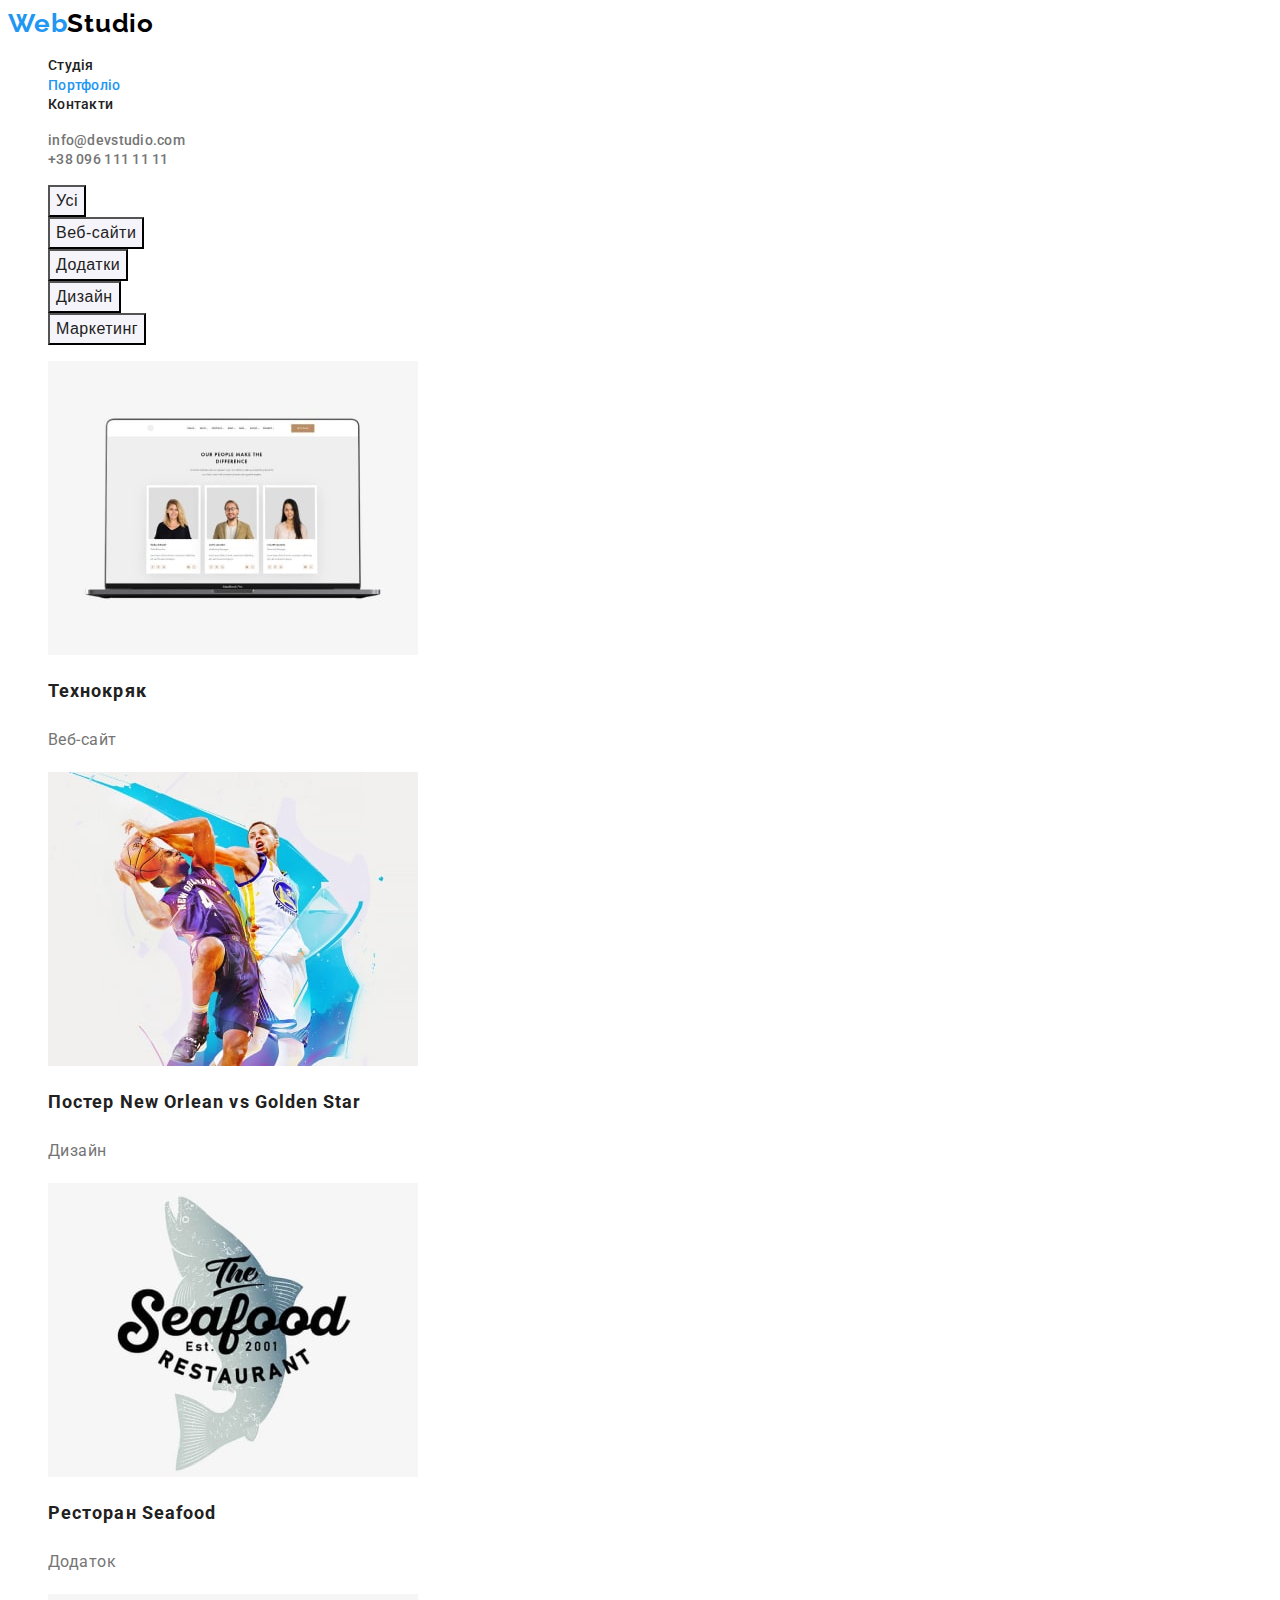
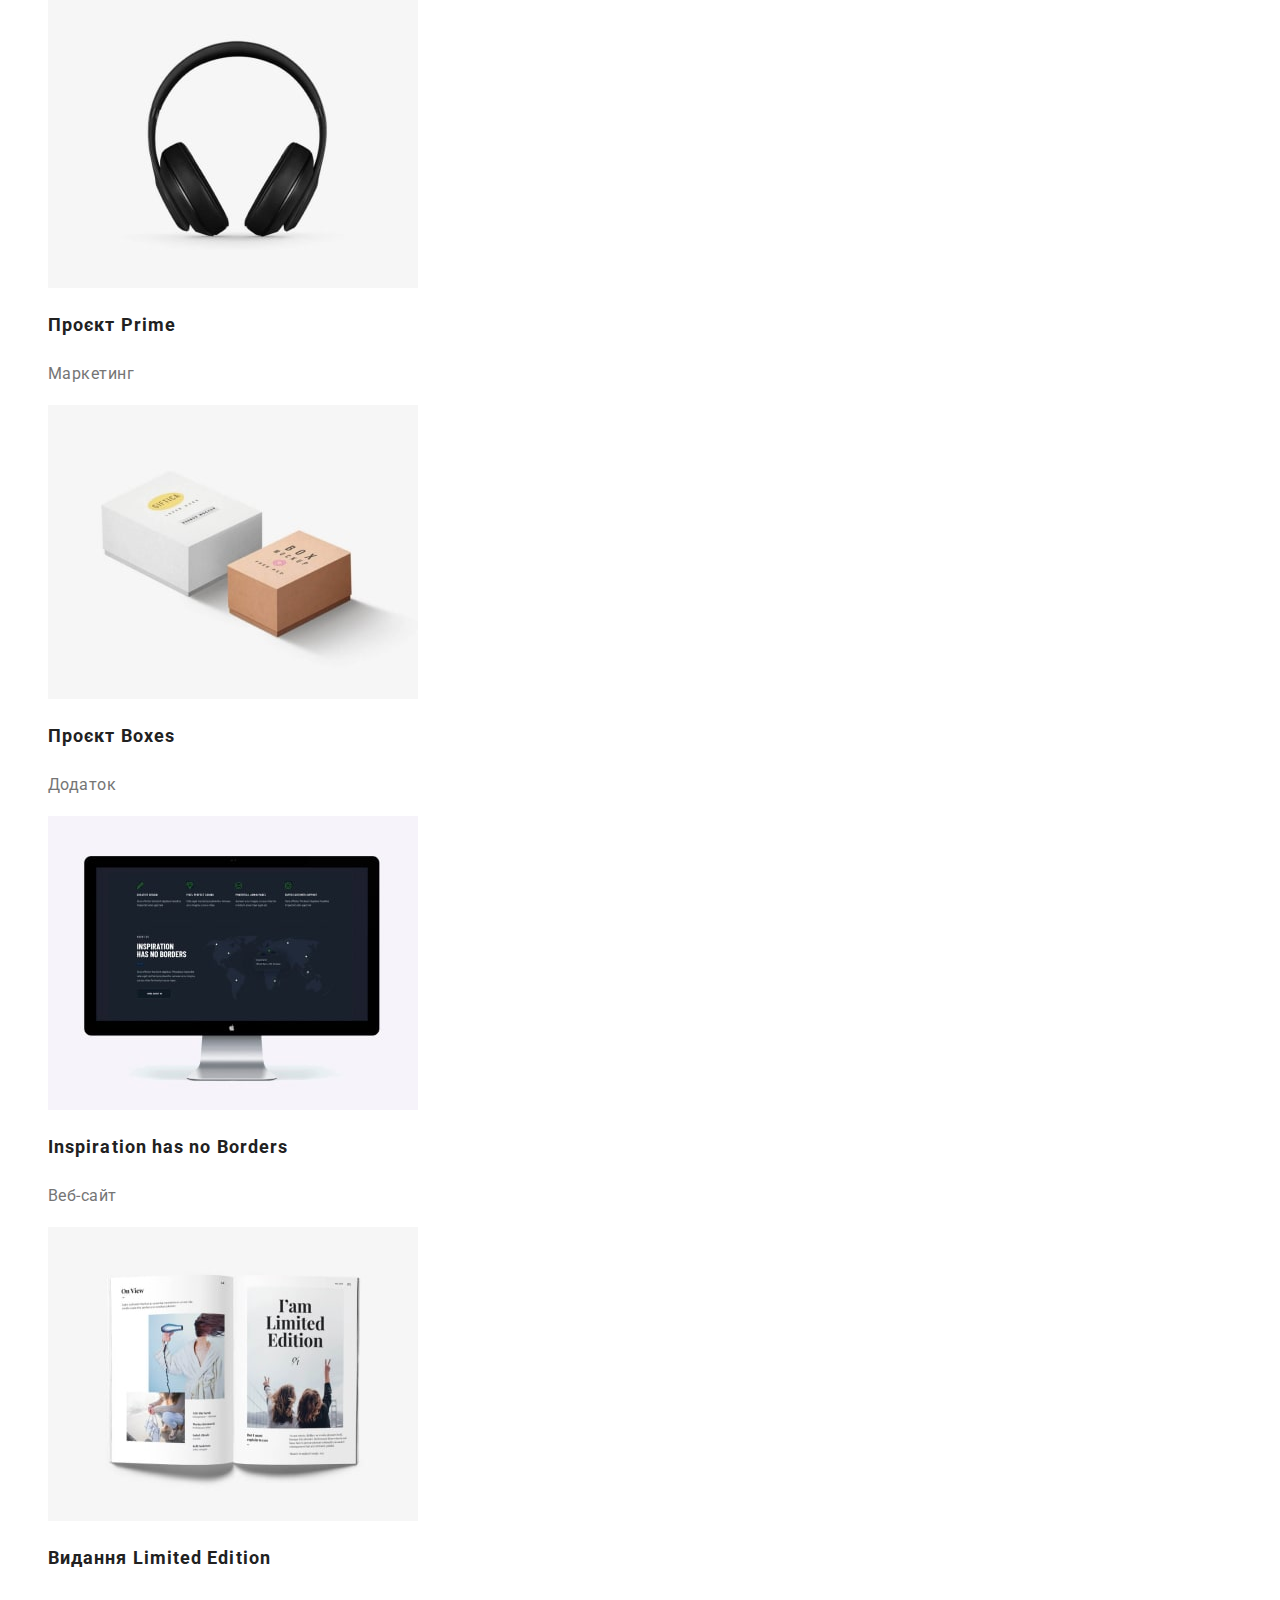
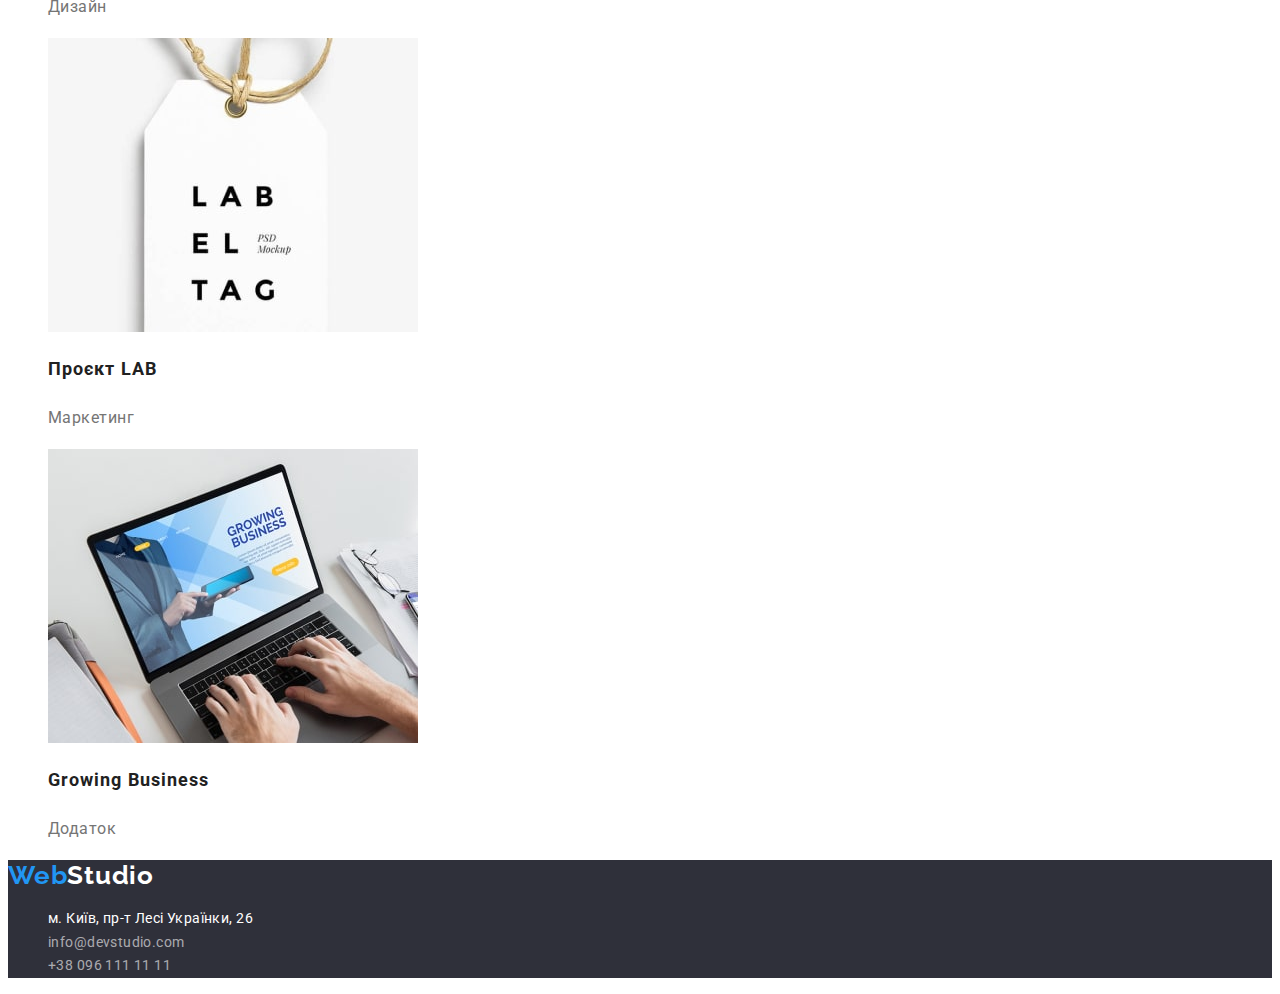
==== portfolio.html @ 5c031541 "created" ====
<!DOCTYPE html>
<html lang="uk">
  <head>
    <meta charset="UTF-8" />
    <meta http-equiv="X-UA-Compatible" content="IE=edge" />
    <meta name="viewport" content="width=device-width, initial-scale=1.0" />
    <title>Портфоліо</title>
    <link rel="preconnect" href="https://fonts.googleapis.com" />
    <link rel="preconnect" href="https://fonts.gstatic.com" crossorigin />
    <link
      href="https://fonts.googleapis.com/css2?family=Raleway:wght@700&family=Roboto:wght@400;500;700;900&display=swap"
      rel="stylesheet"
    />
    <link rel="stylesheet" href="./css/styles.css" />
  </head>
  <body>
    <!-- HEADER -->
    <header class="header">
      <a class="site-logo link" href="./index.html"
        ><span class="logo-first-part">Web</span
        ><span class="logo-second-part">Studio</span></a
      >
      <nav class="menu">
        <ul class="menu-list list">
          <li class="menu-list-item">
            <a class="menu-list-link link" href="./index.html">Студія</a>
          </li>
          <li class="menu-list-item">
            <a class="menu-list-link link curent" href="">Портфоліо</a>
          </li>
          <li class="menu-list-item">
            <a class="menu-list-link link" href="">Контакти</a>
          </li>
        </ul>
      </nav>
      <ul class="contacts-header list">
        <li class="contacts-header-item">
          <a class="contacts-header-link link" href="mailto:info@devstudio.com"
            >info@devstudio.com</a
          >
        </li>
        <li class="contacts-header-item">
          <a class="contacts-header-link link" href="tel:+380961111111"
            >+38 096 111 11 11</a
          >
        </li>
      </ul>
    </header>
    <main>
      <!-- OUR PROJECTS -->
      <section class="projects">
        <h1 hidden>Наші проекти</h1>
        <ul class="projects-btn-list list">
          <li class="projects-btn-list-item">
            <button class="projects-btn-filter" type="button">Усі</button>
          </li>
          <li class="projects-btn-list-item">
            <button class="projects-btn-filter" type="button">Веб-сайти</button>
          </li>
          <li class="projects-btn-list-item">
            <button class="projects-btn-filter" type="button">Додатки</button>
          </li>
          <li class="projects-btn-list-item">
            <button class="projects-btn-filter" type="button">Дизайн</button>
          </li>
          <li class="projects-btn-list-item">
            <button class="projects-btn-filter" type="button">Маркетинг</button>
          </li>
        </ul>
        <ul class="projects-list list">
          <li class="projects-list-item">
            <a class="projects-list-link link" href="">
              <img
              src="./images/projects-img-1.jpg"
              alt="Зображення проєкту"
              width="370"
              height="294"
            />
            <h2 class="projects-title">Технокряк</h2>
            <p class="projects-type">Веб-сайт</p>
            </a>
          </li>
          <li class="projects-list-item">
            <a class="projects-list-link link" href="">
              <img
              src="./images/projects-img-2.jpg"
              alt="Зображення проєкту"
              width="370"
              height="294"
            />
            <h2 class="projects-title">Постер New Orlean vs Golden Star</h2>
            <p class="projects-type">Дизайн</p>
            </a>
          </li>
          <li class="projects-list-item">
            <a class="projects-list-link link" href="">
              <img
              src="./images/projects-img-3.jpg"
              alt="Зображення проєкту"
              width="370"
              height="294"
            />
            <h2 class="projects-title">Ресторан Seafood</h2>
            <p class="projects-type">Додаток</p>
            </a>
          </li>
          <li class="projects-list-item">
            <a class="projects-list-link link" href="">
              <img
              src="./images/projects-img-4.jpg"
              alt="Зображення проєкту"
              width="370"
              height="294"
            />
            <h2 class="projects-title">Проєкт Prime</h2>
            <p class="projects-type">Маркетинг</p>
            </a>
          </li>
          <li class="projects-list-item">
            <a class="projects-list-link link" href="">
              <img
              src="./images/projects-img-5.jpg"
              alt="Зображення проєкту"
              width="370"
              height="294"
            />
            <h2 class="projects-title">Проєкт Boxes</h2>
            <p class="projects-type">Додаток</p>
            </a>
          </li>
          <li class="projects-list-item">
            <a class="projects-list-link link" href="">
              <img
              src="./images/projects-img-6.jpg"
              alt="Зображення проєкту"
              width="370"
              height="294"
            />
            <h2 class="projects-title">Inspiration has no Borders</h2>
            <p class="projects-type">Веб-сайт</p>
            </a>
          </li>
          <li class="projects-list-item">
            <a class="projects-list-link link" href="">
              <img
              src="./images/projects-img-7.jpg"
              alt="Зображення проєкту"
              width="370"
              height="294"
            />
            <h2 class="projects-title">Видання Limited Edition</h2>
            <p class="projects-type">Дизайн</p>
            </a>
          </li>
          <li class="projects-list-item">
            <a class="projects-list-link link" href="">
              <img
              src="./images/projects-img-8.jpg"
              alt="Зображення проєкту"
              width="370"
              height="294"
            />
            <h2 class="projects-title">Проєкт LAB</h2>
            <p class="projects-type">Маркетинг</p>
            </a>
          </li>
          <li class="projects-list-item">
            <a class="projects-list-link link" href="">
              <img
              src="./images/projects-img-9.jpg"
              alt="Зображення проєкту"
              width="370"
              height="294"
            />
            <h2 class="projects-title">Growing Business</h2>
            <p class="projects-type">Додаток</p>
            </a>
          </li>
        </ul>
      </section>
    </main>
    <!-- FOOTER -->
    <footer class="footer">
      <a class="site-logo link" href="./index.html"
        ><span class="logo-first-part">Web</span
        ><span class="logo-second-part-footer">Studio</span></a
      >
      <address>
        <ul class="contacts list">
          <li class="contacts-item">
            <a
              class="contacts-link-address link"
              href="https://goo.gl/maps/DAQ7JKtoU9oAhgZg8"
              target="_blank"
              >м. Київ, пр-т Лесі Українки, 26
            </a>
          </li>
          <li class="contacts-item">
            <a class="contacts-link-phone link" href="mailto:info@devstudio.com"
              >info@devstudio.com</a
            >
          </li>
          <li class="contacts-item">
            <a class="contacts-link-email link" href="tel:+380961111111"
              >+38 096 111 11 11</a
            >
          </li>
        </ul>
      </address>
    </footer>
  </body>
</html>
---- css/styles.css ----
:root {
  --primary-font-family: "Roboto", sans-serif;
  --secondary-font-family: "Raleway", sans-serif;
  --primary-text-color: #212121;
  --secondary-text-color: #757575;
  --accent-color: #2196f3;
  --accent-color-hover: #188ce8;
  --text-color-darck: #000000;
  --text-color-light: #ffffff;
  --section-background-color: #f5f4fa;
  --footer-background-color: #2f303a;
}

body {
  font-family: var(--primary-font-family);

  color: var(--primary-text-color);
}

.list {
  list-style: none;
}

.link {
  text-decoration: none;
}

/* ================= COMPONENTS ================= */

.section-title {
  font-weight: 700;
  font-size: 36px;
  line-height: 1.17;
  letter-spacing: 0.03em;
}

.site-logo {
  font-family: var(--secondary-font-family);
  font-weight: 700;
  font-size: 26px;
  line-height: 1.19;
  letter-spacing: 0.03em;
}

.logo-first-part {
  color: var(--accent-color);
}

/* ================= /COMPONENTS ================= */

/* ================= HEADER ================= */

.logo-second-part {
  color: var(--text-color-darck);
}

.menu-list-link {
  font-weight: 500;
  font-size: 14px;
  line-height: 1.33;
  letter-spacing: 0.02em;

  color: var(--primary-text-color);
}

.menu-list-link:hover,
.menu-list-link:focus {
  color: var(--accent-color);
}

.menu-list-link.curent {
  color: var(--accent-color);
}

.contacts-header-link {
  font-weight: 500;
  font-size: 14px;
  line-height: 1.33;
  letter-spacing: 0.02em;

  color: var(--secondary-text-color);
}

.contacts-header-link:hover,
.contacts-header-link:focus {
  color: var(--accent-color);
}

/* ================= /HEADER ================= */

/* ================= HERO ================= */

.hero {
  background-color: #2f303a;
}

.main-title {
  font-weight: 900;
  font-size: 44px;
  line-height: 1.36;
  letter-spacing: 0.06em;
  text-transform: uppercase;

  color: var(--text-color-light);
}

.btn {
  font-weight: 700;
  font-size: 16px;
  line-height: 1.88;
  letter-spacing: 0.06em;
  cursor: pointer;

  color: var(--text-color-light);
  background-color: var(--accent-color);
}

.btn:hover,
.btn:focus {
  background-color: var(--accent-color-hover);
}

/* .btn:active {

} */

/* ================= /HERO ================= */

/* ================= FEATURES ================= */

.title {
  font-weight: 700;
  font-size: 14px;
  line-height: 1.14;
  letter-spacing: 0.03em;
  text-transform: uppercase;
}

.feature-description {
  font-size: 14px;
  line-height: 1.71;
  letter-spacing: 0.03em;

  color: var(--secondary-text-color);
}

/* ================= /FEATURES ================= */

/* ================= OUR TEAM ================= */

.team {
  background: var(--section-background-color);
}

.team-name {
  font-weight: 500;
  font-size: 16px;
  line-height: 1.19;
  letter-spacing: 0.03em;
}

.team-role {
  font-size: 16px;
  line-height: 1.19;
  letter-spacing: 0.03em;

  color: var(--secondary-text-color);
}

/* ================= /OUR TEAM ================= */

/* ================= FOOTER ================= */

.footer {
  background-color: var(--footer-background-color);
}

.logo-second-part-footer {
  color: var(--text-color-light);
}

.contacts-link-address,
.contacts-link-phone,
.contacts-link-email {
  font-style: normal;
  font-size: 14px;
  line-height: 1.71;
  letter-spacing: 0.03em;
}

.contacts-link-address:hover,
.contacts-link-address:focus,
.contacts-link-phone:hover,
.contacts-link-phone:focus,
.contacts-link-email:hover,
.contacts-link-email:focus {
  color: var(--accent-color);
}

.contacts-link-address {
  color: var(--text-color-light);
}

.contacts-link-phone,
.contacts-link-email {
  color: rgba(255, 255, 255, 0.6);
}

/* ================= /FOOTER ================= */

/* ================================================== */
/* ================= PORTFOLIO PAGE ================= */

.projects-btn-filter {
  font-weight: 500;
  font-size: 16px;
  line-height: 1.62;
  letter-spacing: 0.03em;
  cursor: pointer;

  color: var(--primary-text-color);
  background-color: #F5F4FA;
}

.projects-btn-filter:hover,
.projects-btn-filter:focus {
  color: var(--text-color-light);
  background-color: var(--accent-color);
}



.projects-title {
  font-weight: 700;
  font-size: 18px;
  line-height: 2;
  letter-spacing: 0.06em;

  color: var(--primary-text-color);
}

.projects-type {
  font-size: 16px;
  line-height: 1.88;
  letter-spacing: 0.03em;

  color: var(--secondary-text-color);
}


/* ================= PORTFOLIO PAGE ================= */
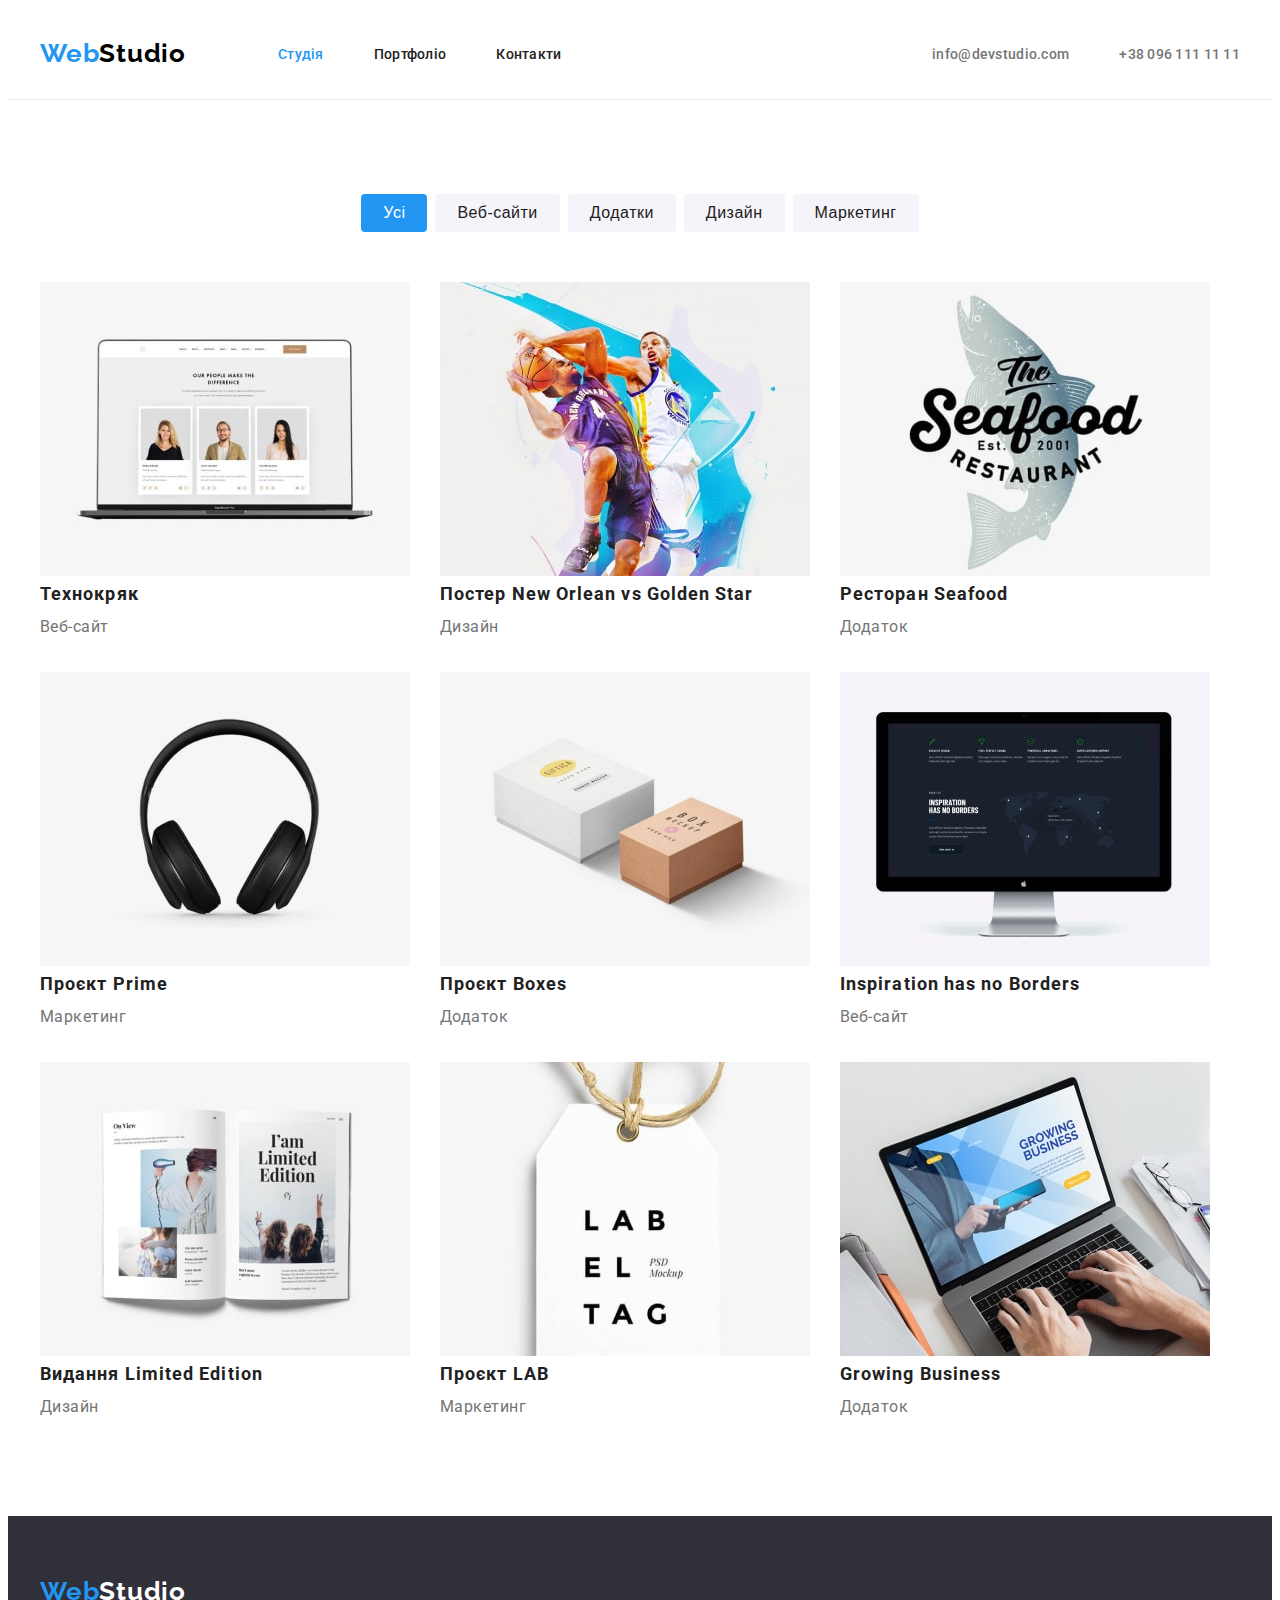
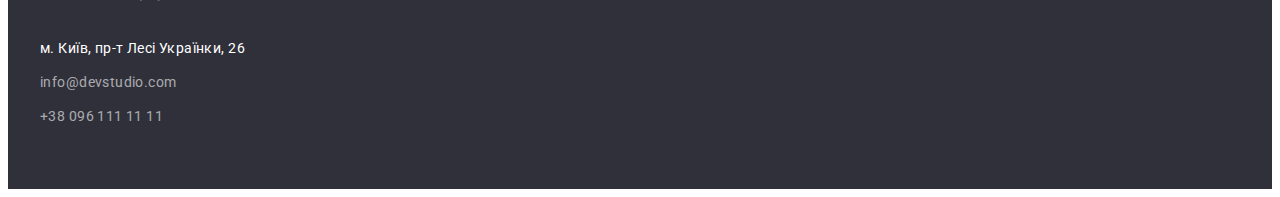
==== commit d266d85c: "add margin and flex-box" ====
--- a/portfolio.html
+++ b/portfolio.html
@@ -16,197 +16,213 @@
   <body>
     <!-- HEADER -->
     <header class="header">
-      <a class="site-logo link" href="./index.html"
-        ><span class="logo-first-part">Web</span
-        ><span class="logo-second-part">Studio</span></a
-      >
-      <nav class="menu">
-        <ul class="menu-list list">
-          <li class="menu-list-item">
-            <a class="menu-list-link link" href="./index.html">Студія</a>
+      <div class="container flex-container">
+        <a class="site-logo link header-logo" href="/"
+          ><span class="logo-first-part">Web</span
+          ><span class="logo-second-part">Studio</span></a
+        >
+        <nav class="menu">
+          <ul class="menu-list list flex-container">
+            <li class="menu-list-item">
+              <a class="menu-list-link link curent" href="/">Студія</a>
+            </li>
+            <li class="menu-list-item">
+              <a class="menu-list-link link" href="./portfolio.html"
+                >Портфоліо</a
+              >
+            </li>
+            <li class="menu-list-item">
+              <a class="menu-list-link link" href="">Контакти</a>
+            </li>
+          </ul>
+        </nav>
+        <ul class="contacts-header list flex-container">
+          <li class="contacts-header-item">
+            <a
+              class="contacts-header-link link"
+              href="mailto:info@devstudio.com"
+              >info@devstudio.com</a
+            >
           </li>
-          <li class="menu-list-item">
-            <a class="menu-list-link link curent" href="">Портфоліо</a>
-          </li>
-          <li class="menu-list-item">
-            <a class="menu-list-link link" href="">Контакти</a>
+          <li class="contacts-header-item">
+            <a class="contacts-header-link link" href="tel:+380961111111"
+              >+38 096 111 11 11</a
+            >
           </li>
         </ul>
-      </nav>
-      <ul class="contacts-header list">
-        <li class="contacts-header-item">
-          <a class="contacts-header-link link" href="mailto:info@devstudio.com"
-            >info@devstudio.com</a
-          >
-        </li>
-        <li class="contacts-header-item">
-          <a class="contacts-header-link link" href="tel:+380961111111"
-            >+38 096 111 11 11</a
-          >
-        </li>
-      </ul>
+      </div>
     </header>
     <main>
       <!-- OUR PROJECTS -->
-      <section class="projects">
-        <h1 hidden>Наші проекти</h1>
-        <ul class="projects-btn-list list">
-          <li class="projects-btn-list-item">
-            <button class="projects-btn-filter" type="button">Усі</button>
-          </li>
-          <li class="projects-btn-list-item">
-            <button class="projects-btn-filter" type="button">Веб-сайти</button>
-          </li>
-          <li class="projects-btn-list-item">
-            <button class="projects-btn-filter" type="button">Додатки</button>
-          </li>
-          <li class="projects-btn-list-item">
-            <button class="projects-btn-filter" type="button">Дизайн</button>
-          </li>
-          <li class="projects-btn-list-item">
-            <button class="projects-btn-filter" type="button">Маркетинг</button>
-          </li>
-        </ul>
-        <ul class="projects-list list">
-          <li class="projects-list-item">
-            <a class="projects-list-link link" href="">
-              <img
-              src="./images/projects-img-1.jpg"
-              alt="Зображення проєкту"
-              width="370"
-              height="294"
-            />
-            <h2 class="projects-title">Технокряк</h2>
-            <p class="projects-type">Веб-сайт</p>
-            </a>
-          </li>
-          <li class="projects-list-item">
-            <a class="projects-list-link link" href="">
-              <img
-              src="./images/projects-img-2.jpg"
-              alt="Зображення проєкту"
-              width="370"
-              height="294"
-            />
-            <h2 class="projects-title">Постер New Orlean vs Golden Star</h2>
-            <p class="projects-type">Дизайн</p>
-            </a>
-          </li>
-          <li class="projects-list-item">
-            <a class="projects-list-link link" href="">
-              <img
-              src="./images/projects-img-3.jpg"
-              alt="Зображення проєкту"
-              width="370"
-              height="294"
-            />
-            <h2 class="projects-title">Ресторан Seafood</h2>
-            <p class="projects-type">Додаток</p>
-            </a>
-          </li>
-          <li class="projects-list-item">
-            <a class="projects-list-link link" href="">
-              <img
-              src="./images/projects-img-4.jpg"
-              alt="Зображення проєкту"
-              width="370"
-              height="294"
-            />
-            <h2 class="projects-title">Проєкт Prime</h2>
-            <p class="projects-type">Маркетинг</p>
-            </a>
-          </li>
-          <li class="projects-list-item">
-            <a class="projects-list-link link" href="">
-              <img
-              src="./images/projects-img-5.jpg"
-              alt="Зображення проєкту"
-              width="370"
-              height="294"
-            />
-            <h2 class="projects-title">Проєкт Boxes</h2>
-            <p class="projects-type">Додаток</p>
-            </a>
-          </li>
-          <li class="projects-list-item">
-            <a class="projects-list-link link" href="">
-              <img
-              src="./images/projects-img-6.jpg"
-              alt="Зображення проєкту"
-              width="370"
-              height="294"
-            />
-            <h2 class="projects-title">Inspiration has no Borders</h2>
-            <p class="projects-type">Веб-сайт</p>
-            </a>
-          </li>
-          <li class="projects-list-item">
-            <a class="projects-list-link link" href="">
-              <img
-              src="./images/projects-img-7.jpg"
-              alt="Зображення проєкту"
-              width="370"
-              height="294"
-            />
-            <h2 class="projects-title">Видання Limited Edition</h2>
-            <p class="projects-type">Дизайн</p>
-            </a>
-          </li>
-          <li class="projects-list-item">
-            <a class="projects-list-link link" href="">
-              <img
-              src="./images/projects-img-8.jpg"
-              alt="Зображення проєкту"
-              width="370"
-              height="294"
-            />
-            <h2 class="projects-title">Проєкт LAB</h2>
-            <p class="projects-type">Маркетинг</p>
-            </a>
-          </li>
-          <li class="projects-list-item">
-            <a class="projects-list-link link" href="">
-              <img
-              src="./images/projects-img-9.jpg"
-              alt="Зображення проєкту"
-              width="370"
-              height="294"
-            />
-            <h2 class="projects-title">Growing Business</h2>
-            <p class="projects-type">Додаток</p>
-            </a>
-          </li>
-        </ul>
+      <section class="projects section">
+        <div class="container">
+          <h1 hidden>Наші проекти</h1>
+          <ul class="projects-btn-list list flex-container">
+            <li class="projects-btn-list-item">
+              <button class="projects-btn-filter active" type="button">Усі</button>
+            </li>
+            <li class="projects-btn-list-item">
+              <button class="projects-btn-filter" type="button">
+                Веб-сайти
+              </button>
+            </li>
+            <li class="projects-btn-list-item">
+              <button class="projects-btn-filter" type="button">Додатки</button>
+            </li>
+            <li class="projects-btn-list-item">
+              <button class="projects-btn-filter" type="button">Дизайн</button>
+            </li>
+            <li class="projects-btn-list-item">
+              <button class="projects-btn-filter" type="button">
+                Маркетинг
+              </button>
+            </li>
+          </ul>
+          <ul class="projects-list list projects-flex-container">
+            <li class="projects-list-item">
+              <a class="projects-list-link link" href="">
+                <img
+                  src="./images/projects-img-1.jpg"
+                  alt="Зображення проєкту"
+                  width="370"
+                  height="294"
+                />
+                <h2 class="projects-title">Технокряк</h2>
+                <p class="projects-type">Веб-сайт</p>
+              </a>
+            </li>
+            <li class="projects-list-item">
+              <a class="projects-list-link link" href="">
+                <img
+                  src="./images/projects-img-2.jpg"
+                  alt="Зображення проєкту"
+                  width="370"
+                  height="294"
+                />
+                <h2 class="projects-title">Постер New Orlean vs Golden Star</h2>
+                <p class="projects-type">Дизайн</p>
+              </a>
+            </li>
+            <li class="projects-list-item">
+              <a class="projects-list-link link" href="">
+                <img
+                  src="./images/projects-img-3.jpg"
+                  alt="Зображення проєкту"
+                  width="370"
+                  height="294"
+                />
+                <h2 class="projects-title">Ресторан Seafood</h2>
+                <p class="projects-type">Додаток</p>
+              </a>
+            </li>
+            <li class="projects-list-item">
+              <a class="projects-list-link link" href="">
+                <img
+                  src="./images/projects-img-4.jpg"
+                  alt="Зображення проєкту"
+                  width="370"
+                  height="294"
+                />
+                <h2 class="projects-title">Проєкт Prime</h2>
+                <p class="projects-type">Маркетинг</p>
+              </a>
+            </li>
+            <li class="projects-list-item">
+              <a class="projects-list-link link" href="">
+                <img
+                  src="./images/projects-img-5.jpg"
+                  alt="Зображення проєкту"
+                  width="370"
+                  height="294"
+                />
+                <h2 class="projects-title">Проєкт Boxes</h2>
+                <p class="projects-type">Додаток</p>
+              </a>
+            </li>
+            <li class="projects-list-item">
+              <a class="projects-list-link link" href="">
+                <img
+                  src="./images/projects-img-6.jpg"
+                  alt="Зображення проєкту"
+                  width="370"
+                  height="294"
+                />
+                <h2 class="projects-title">Inspiration has no Borders</h2>
+                <p class="projects-type">Веб-сайт</p>
+              </a>
+            </li>
+            <li class="projects-list-item">
+              <a class="projects-list-link link" href="">
+                <img
+                  src="./images/projects-img-7.jpg"
+                  alt="Зображення проєкту"
+                  width="370"
+                  height="294"
+                />
+                <h2 class="projects-title">Видання Limited Edition</h2>
+                <p class="projects-type">Дизайн</p>
+              </a>
+            </li>
+            <li class="projects-list-item">
+              <a class="projects-list-link link" href="">
+                <img
+                  src="./images/projects-img-8.jpg"
+                  alt="Зображення проєкту"
+                  width="370"
+                  height="294"
+                />
+                <h2 class="projects-title">Проєкт LAB</h2>
+                <p class="projects-type">Маркетинг</p>
+              </a>
+            </li>
+            <li class="projects-list-item">
+              <a class="projects-list-link link" href="">
+                <img
+                  src="./images/projects-img-9.jpg"
+                  alt="Зображення проєкту"
+                  width="370"
+                  height="294"
+                />
+                <h2 class="projects-title">Growing Business</h2>
+                <p class="projects-type">Додаток</p>
+              </a>
+            </li>
+          </ul>
+        </div>
       </section>
     </main>
     <!-- FOOTER -->
     <footer class="footer">
-      <a class="site-logo link" href="./index.html"
-        ><span class="logo-first-part">Web</span
-        ><span class="logo-second-part-footer">Studio</span></a
-      >
-      <address>
-        <ul class="contacts list">
-          <li class="contacts-item">
-            <a
-              class="contacts-link-address link"
-              href="https://goo.gl/maps/DAQ7JKtoU9oAhgZg8"
-              target="_blank"
-              >м. Київ, пр-т Лесі Українки, 26
-            </a>
-          </li>
-          <li class="contacts-item">
-            <a class="contacts-link-phone link" href="mailto:info@devstudio.com"
-              >info@devstudio.com</a
-            >
-          </li>
-          <li class="contacts-item">
-            <a class="contacts-link-email link" href="tel:+380961111111"
-              >+38 096 111 11 11</a
-            >
-          </li>
-        </ul>
-      </address>
+      <div class="container">
+        <a class="site-logo link footer-logo" href="/"
+          ><span class="logo-first-part">Web</span
+          ><span class="logo-second-part-footer">Studio</span></a
+        >
+        <address>
+          <ul class="contacts list">
+            <li class="contacts-item">
+              <a
+                class="contacts-link-address link"
+                href="https://goo.gl/maps/DAQ7JKtoU9oAhgZg8"
+                target="_blank"
+                >м. Київ, пр-т Лесі Українки, 26
+              </a>
+            </li>
+            <li class="contacts-item">
+              <a
+                class="contacts-link-phone link"
+                href="mailto:info@devstudio.com"
+                >info@devstudio.com</a
+              >
+            </li>
+            <li class="contacts-item">
+              <a class="contacts-link-email link" href="tel:+380961111111"
+                >+38 096 111 11 11</a
+              >
+            </li>
+          </ul>
+        </address>
+      </div>
     </footer>
   </body>
 </html>
--- a/css/styles.css
+++ b/css/styles.css
@@ -13,8 +13,29 @@
 
 body {
   font-family: var(--primary-font-family);
-
   color: var(--primary-text-color);
+}
+
+h1,
+h2,
+h3,
+h4,
+h5,
+h6,
+p {
+  margin-top: 0;
+  margin-bottom: 0;
+}
+
+ul,
+ol {
+  margin-top: 0;
+  margin-bottom: 0;
+  padding-left: 0;
+}
+
+img {
+  display: block;
 }
 
 .list {
@@ -25,13 +46,35 @@
   text-decoration: none;
 }
 
+.container {
+  width: 1200px;
+  padding-left: 15px;
+  padding-right: 15px;
+  margin-left: auto;
+  margin-right: auto;
+}
+
 /* ================= COMPONENTS ================= */
 
+.flex-container {
+  display: flex;
+  justify-content: center;
+  align-items: center;
+}
+
+.section {
+  padding-top: 94px;
+  padding-bottom: 94px;
+}
+
 .section-title {
+  margin-bottom: 50px;
+
   font-weight: 700;
   font-size: 36px;
   line-height: 1.17;
   letter-spacing: 0.03em;
+  text-align: center;
 }
 
 .site-logo {
@@ -50,8 +93,20 @@
 
 /* ================= HEADER ================= */
 
+.header {
+  border-bottom: 1px solid #ececec;
+}
+
+.header-logo {
+  margin-right: 92px;
+}
+
 .logo-second-part {
   color: var(--text-color-darck);
+}
+
+.menu-list-item:not(:last-child) {
+  margin-right: 50px;
 }
 
 .menu-list-link {
@@ -72,6 +127,14 @@
   color: var(--accent-color);
 }
 
+.contacts-header {
+  margin-left: auto;
+}
+
+.contacts-header-item:not(:last-child) {
+  margin-right: 50px;
+}
+
 .contacts-header-link {
   font-weight: 500;
   font-size: 14px;
@@ -88,18 +151,30 @@
 
 /* ================= /HEADER ================= */
 
+.header {
+  padding-top: 30px;
+  padding-bottom: 30px;
+}
+
 /* ================= HERO ================= */
 
 .hero {
   background-color: #2f303a;
 }
 
+.hero > .container {
+  padding: 200px;
+}
+
 .main-title {
+  padding-bottom: 30px;
+
   font-weight: 900;
   font-size: 44px;
   line-height: 1.36;
   letter-spacing: 0.06em;
   text-transform: uppercase;
+  text-align: center;
 
   color: var(--text-color-light);
 }
@@ -120,15 +195,30 @@
   background-color: var(--accent-color-hover);
 }
 
-/* .btn:active {
-
-} */
-
 /* ================= /HERO ================= */
 
+.hero-btn {
+  display: block;
+  margin-left: auto;
+  margin-right: auto;
+  padding-left: 30px;
+  padding-right: 30px;
+  padding-top: 10px;
+  padding-bottom: 10px;
+
+  box-shadow: 0px 4px 4px rgba(0, 0, 0, 0.15);
+  border-radius: 4px;
+}
+
 /* ================= FEATURES ================= */
 
+.features-list.flex-container {
+  align-items: flex-start;
+}
+
 .title {
+  margin-bottom: 10px;
+
   font-weight: 700;
   font-size: 14px;
   line-height: 1.14;
@@ -136,6 +226,10 @@
   text-transform: uppercase;
 }
 
+.features-div {
+  margin-bottom: 94px;
+}
+
 .feature-description {
   font-size: 14px;
   line-height: 1.71;
@@ -144,6 +238,10 @@
   color: var(--secondary-text-color);
 }
 
+.activity-list-item:not(:last-child) {
+  margin-right: 30px;
+}
+
 /* ================= /FEATURES ================= */
 
 /* ================= OUR TEAM ================= */
@@ -152,7 +250,23 @@
   background: var(--section-background-color);
 }
 
+.team-list-item {
+  text-align: center;
+
+  background-color: #ffffff;
+  border-radius: 0px 0px 4px 4px;
+}
+
+.team-list-item:not(last) {
+  margin-right: 30px;
+}
+
+.team-img {
+  margin-bottom: 30px;
+}
+
 .team-name {
+  margin-bottom: 10px;
   font-weight: 500;
   font-size: 16px;
   line-height: 1.19;
@@ -160,6 +274,7 @@
 }
 
 .team-role {
+  margin-bottom: 30px;
   font-size: 16px;
   line-height: 1.19;
   letter-spacing: 0.03em;
@@ -172,11 +287,23 @@
 /* ================= FOOTER ================= */
 
 .footer {
+  padding-top: 60px;
+  padding-bottom: 60px;
+
   background-color: var(--footer-background-color);
 }
 
+.footer-logo {
+  display: block;
+  margin-bottom: 30px;
+}
+
 .logo-second-part-footer {
   color: var(--text-color-light);
+}
+
+.contacts-item:not(:last-child) {
+  margin-bottom: 10px;
 }
 
 .contacts-link-address,
@@ -211,7 +338,31 @@
 /* ================================================== */
 /* ================= PORTFOLIO PAGE ================= */
 
+.projects-flex-container {
+  display: flex;
+  flex-wrap: wrap;
+  margin: -15px;
+}
+
+.projects-list-item {
+  width: 370px;
+  margin: 15px;
+}
+
+.projects-btn-list {
+  margin-bottom: 50px;
+}
+
+.projects-btn-list-item:not(:last-child) {
+  margin-right: 8px;
+}
+
 .projects-btn-filter {
+  padding-top: 6px;
+  padding-bottom: 6px;
+  padding-left: 22px;
+  padding-right: 22px;
+
   font-weight: 500;
   font-size: 16px;
   line-height: 1.62;
@@ -219,7 +370,15 @@
   cursor: pointer;
 
   color: var(--primary-text-color);
-  background-color: #F5F4FA;
+  background: var(--section-background-color);
+  border: none;
+  border-radius: 4px;
+}
+
+.active {
+  color: var(--text-color-light);
+  background: var(--accent-color);
+
 }
 
 .projects-btn-filter:hover,
@@ -227,8 +386,6 @@
   color: var(--text-color-light);
   background-color: var(--accent-color);
 }
-
-
 
 .projects-title {
   font-weight: 700;
@@ -247,5 +404,4 @@
   color: var(--secondary-text-color);
 }
 
-
 /* ================= PORTFOLIO PAGE ================= */
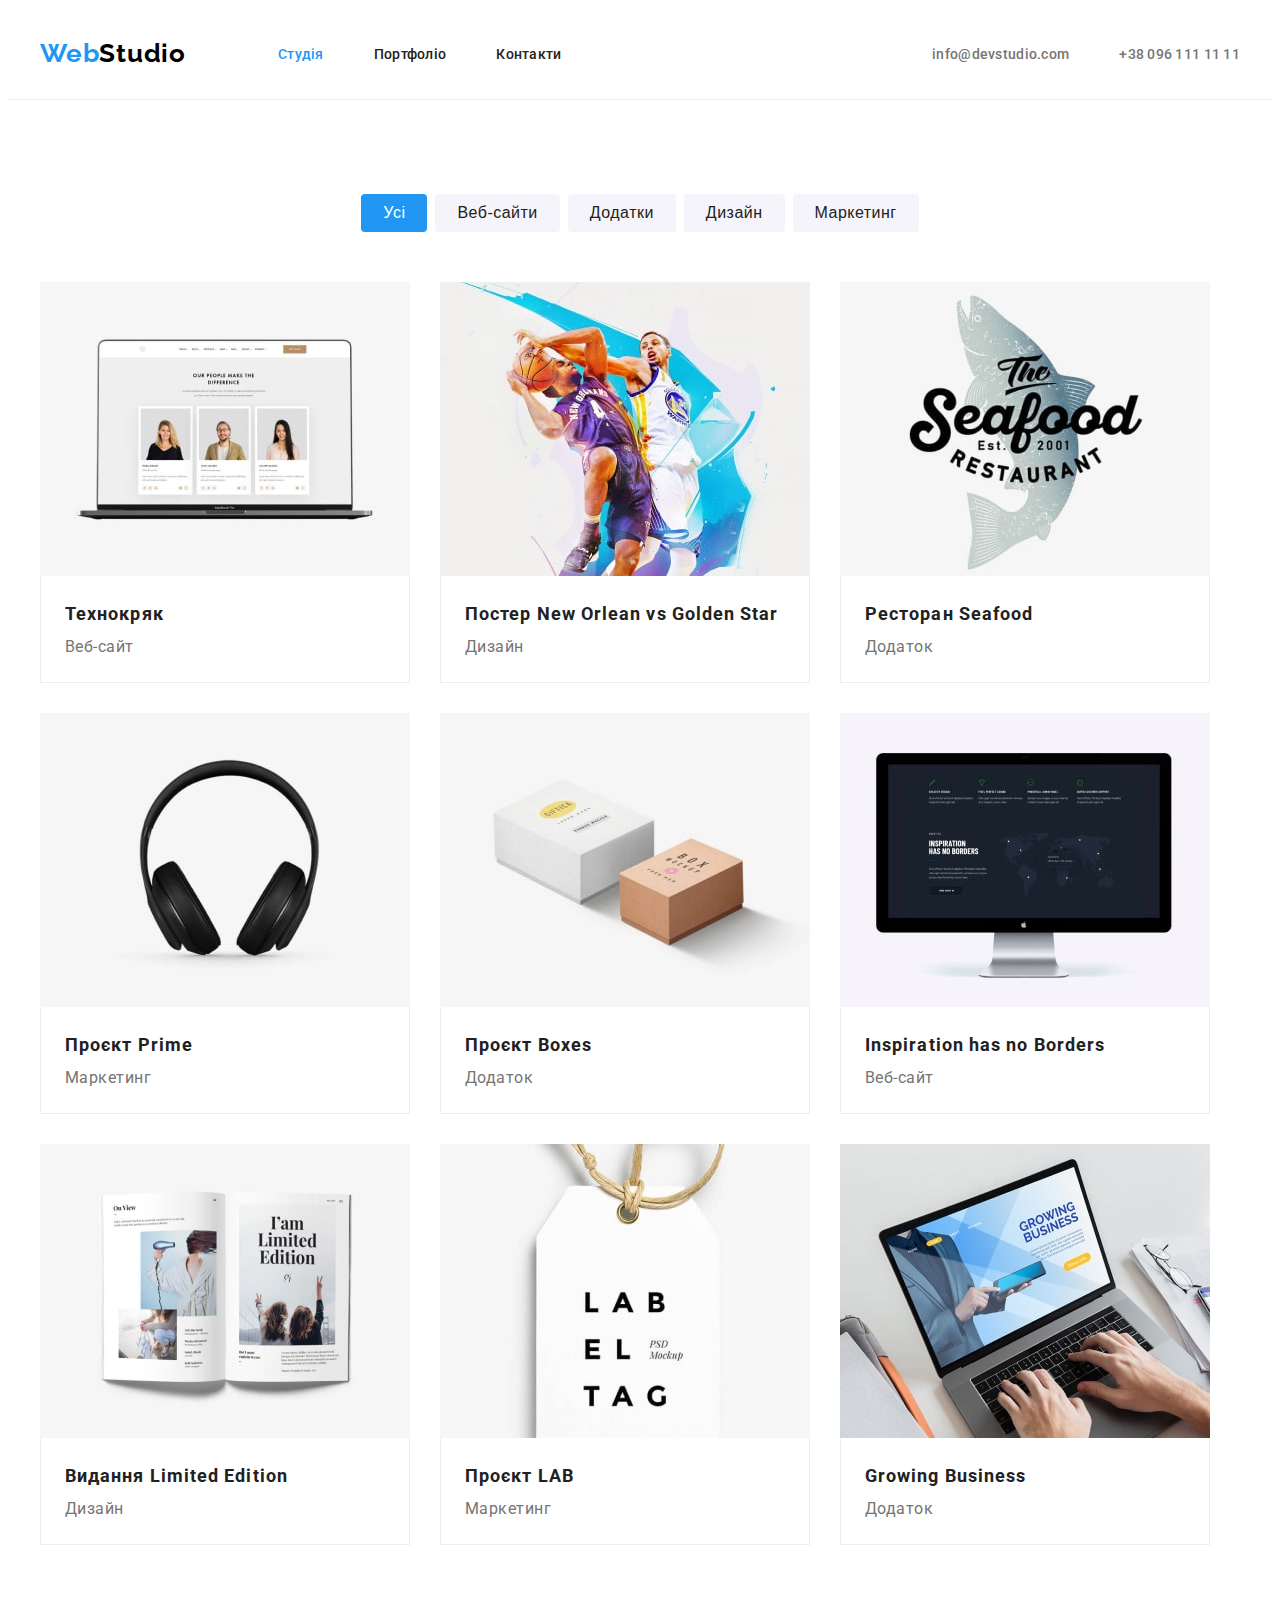
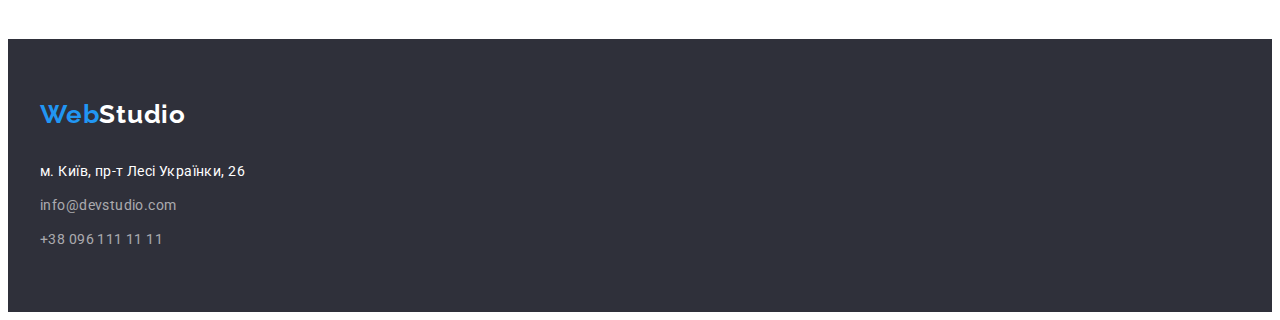
==== commit a6464565: "some fix" ====
--- a/portfolio.html
+++ b/portfolio.html
@@ -57,9 +57,12 @@
       <section class="projects section">
         <div class="container">
           <h1 hidden>Наші проекти</h1>
+          <!-- BUTTONS FILTER -->
           <ul class="projects-btn-list list flex-container">
             <li class="projects-btn-list-item">
-              <button class="projects-btn-filter active" type="button">Усі</button>
+              <button class="projects-btn-filter active" type="button">
+                Усі
+              </button>
             </li>
             <li class="projects-btn-list-item">
               <button class="projects-btn-filter" type="button">
@@ -78,6 +81,7 @@
               </button>
             </li>
           </ul>
+          <!-- CARDS -->
           <ul class="projects-list list projects-flex-container">
             <li class="projects-list-item">
               <a class="projects-list-link link" href="">
@@ -87,8 +91,10 @@
                   width="370"
                   height="294"
                 />
-                <h2 class="projects-title">Технокряк</h2>
-                <p class="projects-type">Веб-сайт</p>
+                <div class="projects-card">
+                  <h2 class="projects-title">Технокряк</h2>
+                  <p class="projects-type">Веб-сайт</p>
+                </div>
               </a>
             </li>
             <li class="projects-list-item">
@@ -99,8 +105,12 @@
                   width="370"
                   height="294"
                 />
-                <h2 class="projects-title">Постер New Orlean vs Golden Star</h2>
-                <p class="projects-type">Дизайн</p>
+                <div class="projects-card">
+                  <h2 class="projects-title">
+                    Постер New Orlean vs Golden Star
+                  </h2>
+                  <p class="projects-type">Дизайн</p>
+                </div>
               </a>
             </li>
             <li class="projects-list-item">
@@ -111,8 +121,10 @@
                   width="370"
                   height="294"
                 />
-                <h2 class="projects-title">Ресторан Seafood</h2>
-                <p class="projects-type">Додаток</p>
+                <div class="projects-card">
+                  <h2 class="projects-title">Ресторан Seafood</h2>
+                  <p class="projects-type">Додаток</p>
+                </div>
               </a>
             </li>
             <li class="projects-list-item">
@@ -123,8 +135,10 @@
                   width="370"
                   height="294"
                 />
-                <h2 class="projects-title">Проєкт Prime</h2>
-                <p class="projects-type">Маркетинг</p>
+                <div class="projects-card">
+                  <h2 class="projects-title">Проєкт Prime</h2>
+                  <p class="projects-type">Маркетинг</p>
+                </div>
               </a>
             </li>
             <li class="projects-list-item">
@@ -135,8 +149,10 @@
                   width="370"
                   height="294"
                 />
-                <h2 class="projects-title">Проєкт Boxes</h2>
-                <p class="projects-type">Додаток</p>
+                <div class="projects-card">
+                  <h2 class="projects-title">Проєкт Boxes</h2>
+                  <p class="projects-type">Додаток</p>
+                </div>
               </a>
             </li>
             <li class="projects-list-item">
@@ -147,8 +163,10 @@
                   width="370"
                   height="294"
                 />
-                <h2 class="projects-title">Inspiration has no Borders</h2>
-                <p class="projects-type">Веб-сайт</p>
+                <div class="projects-card">
+                  <h2 class="projects-title">Inspiration has no Borders</h2>
+                  <p class="projects-type">Веб-сайт</p>
+                </div>
               </a>
             </li>
             <li class="projects-list-item">
@@ -159,8 +177,10 @@
                   width="370"
                   height="294"
                 />
-                <h2 class="projects-title">Видання Limited Edition</h2>
-                <p class="projects-type">Дизайн</p>
+                <div class="projects-card">
+                  <h2 class="projects-title">Видання Limited Edition</h2>
+                  <p class="projects-type">Дизайн</p>
+                </div>
               </a>
             </li>
             <li class="projects-list-item">
@@ -171,8 +191,10 @@
                   width="370"
                   height="294"
                 />
-                <h2 class="projects-title">Проєкт LAB</h2>
-                <p class="projects-type">Маркетинг</p>
+                <div class="projects-card">
+                  <h2 class="projects-title">Проєкт LAB</h2>
+                  <p class="projects-type">Маркетинг</p>
+                </div>
               </a>
             </li>
             <li class="projects-list-item">
@@ -183,8 +205,10 @@
                   width="370"
                   height="294"
                 />
-                <h2 class="projects-title">Growing Business</h2>
-                <p class="projects-type">Додаток</p>
+                <div class="projects-card">
+                  <h2 class="projects-title">Growing Business</h2>
+                  <p class="projects-type">Додаток</p>
+                </div>
               </a>
             </li>
           </ul>
--- a/css/styles.css
+++ b/css/styles.css
@@ -338,17 +338,6 @@
 /* ================================================== */
 /* ================= PORTFOLIO PAGE ================= */
 
-.projects-flex-container {
-  display: flex;
-  flex-wrap: wrap;
-  margin: -15px;
-}
-
-.projects-list-item {
-  width: 370px;
-  margin: 15px;
-}
-
 .projects-btn-list {
   margin-bottom: 50px;
 }
@@ -387,6 +376,27 @@
   background-color: var(--accent-color);
 }
 
+.projects-flex-container {
+  display: flex;
+  flex-wrap: wrap;
+  margin: -15px;
+}
+
+.projects-list-item {
+  width: 370px;
+  margin: 15px;
+}
+
+.projects-card {
+  padding-top: 20px;
+  padding-bottom: 20px;
+  padding-left: 24px;
+  padding-right: 24px;
+  border-left: 1px solid #EEEEEE;
+  border-right: 1px solid #EEEEEE;
+  border-bottom: 1px solid #EEEEEE;
+}
+
 .projects-title {
   font-weight: 700;
   font-size: 18px;
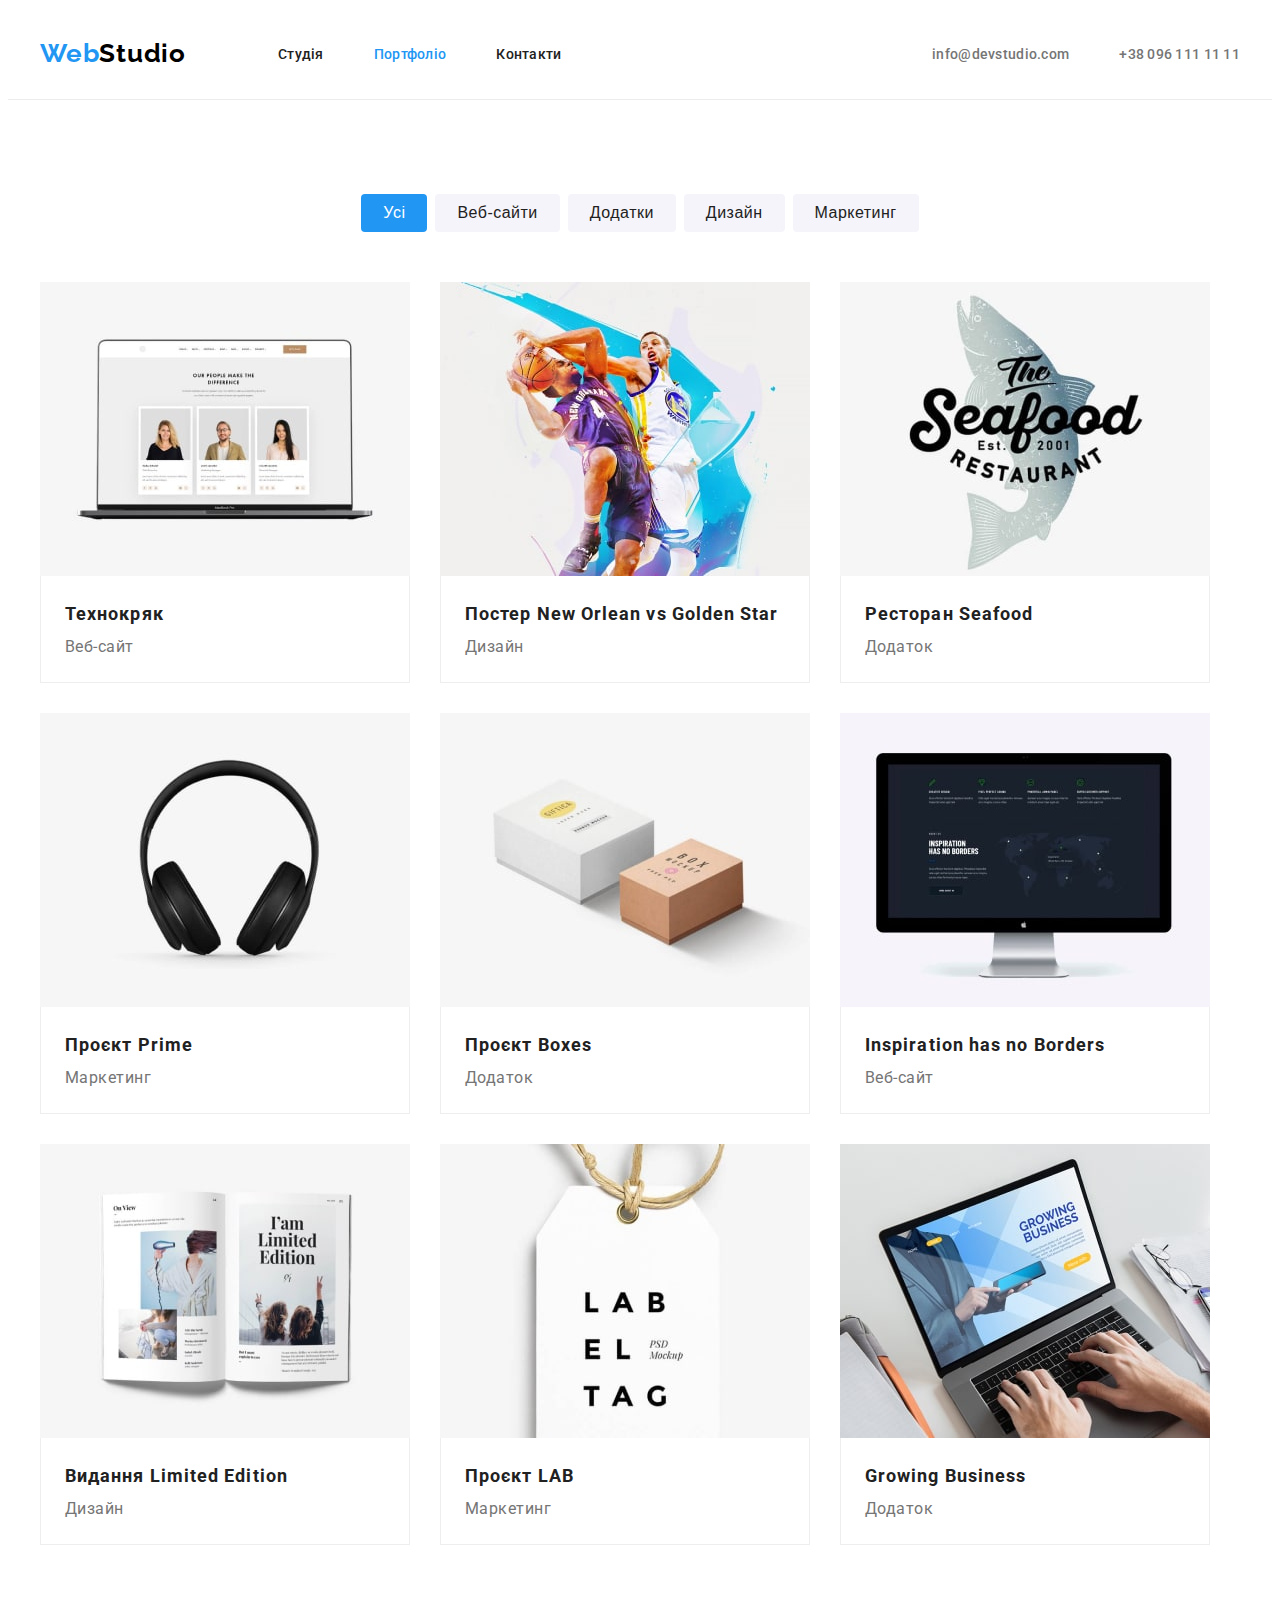
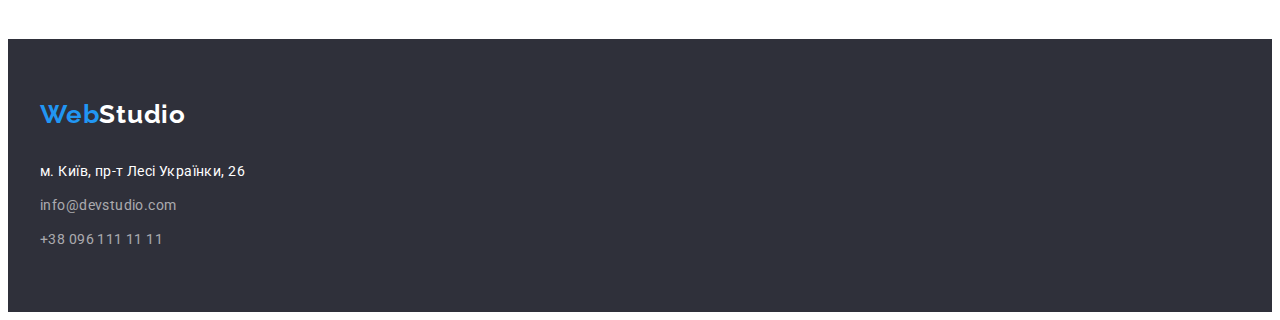
==== commit 977ffc4b: "fix" ====
--- a/portfolio.html
+++ b/portfolio.html
@@ -5,29 +5,42 @@
     <meta http-equiv="X-UA-Compatible" content="IE=edge" />
     <meta name="viewport" content="width=device-width, initial-scale=1.0" />
     <title>Портфоліо</title>
+    <!-- Шрифти -->
     <link rel="preconnect" href="https://fonts.googleapis.com" />
     <link rel="preconnect" href="https://fonts.gstatic.com" crossorigin />
     <link
       href="https://fonts.googleapis.com/css2?family=Raleway:wght@700&family=Roboto:wght@400;500;700;900&display=swap"
       rel="stylesheet"
     />
+    <!-- Нормалізація стилів -->
+    <link
+      rel="stylesheet"
+      href="https://cdnjs.cloudflare.com/ajax/libs/modern-normalize/1.1.0/modern-normalize.min.css"
+      integrity="sha512-wpPYUAdjBVSE4KJnH1VR1HeZfpl1ub8YT/NKx4PuQ5NmX2tKuGu6U/JRp5y+Y8XG2tV+wKQpNHVUX03MfMFn9Q=="
+      crossorigin="anonymous"
+      referrerpolicy="no-referrer"
+    />
+    <!-- Таблиця стилів -->
+
     <link rel="stylesheet" href="./css/styles.css" />
   </head>
   <body>
     <!-- HEADER -->
     <header class="header">
       <div class="container flex-container">
-        <a class="site-logo link header-logo" href="/"
+        <a class="site-logo link header-logo" href="./index.html"
           ><span class="logo-first-part">Web</span
           ><span class="logo-second-part">Studio</span></a
         >
         <nav class="menu">
           <ul class="menu-list list flex-container">
             <li class="menu-list-item">
-              <a class="menu-list-link link curent" href="/">Студія</a>
+              <a class="menu-list-link link" href="./index.html"
+                >Студія</a
+              >
             </li>
             <li class="menu-list-item">
-              <a class="menu-list-link link" href="./portfolio.html"
+              <a class="menu-list-link link curent" href="./portfolio.html"
                 >Портфоліо</a
               >
             </li>
@@ -218,7 +231,7 @@
     <!-- FOOTER -->
     <footer class="footer">
       <div class="container">
-        <a class="site-logo link footer-logo" href="/"
+        <a class="site-logo link footer-logo" href="./index.html"
           ><span class="logo-first-part">Web</span
           ><span class="logo-second-part-footer">Studio</span></a
         >
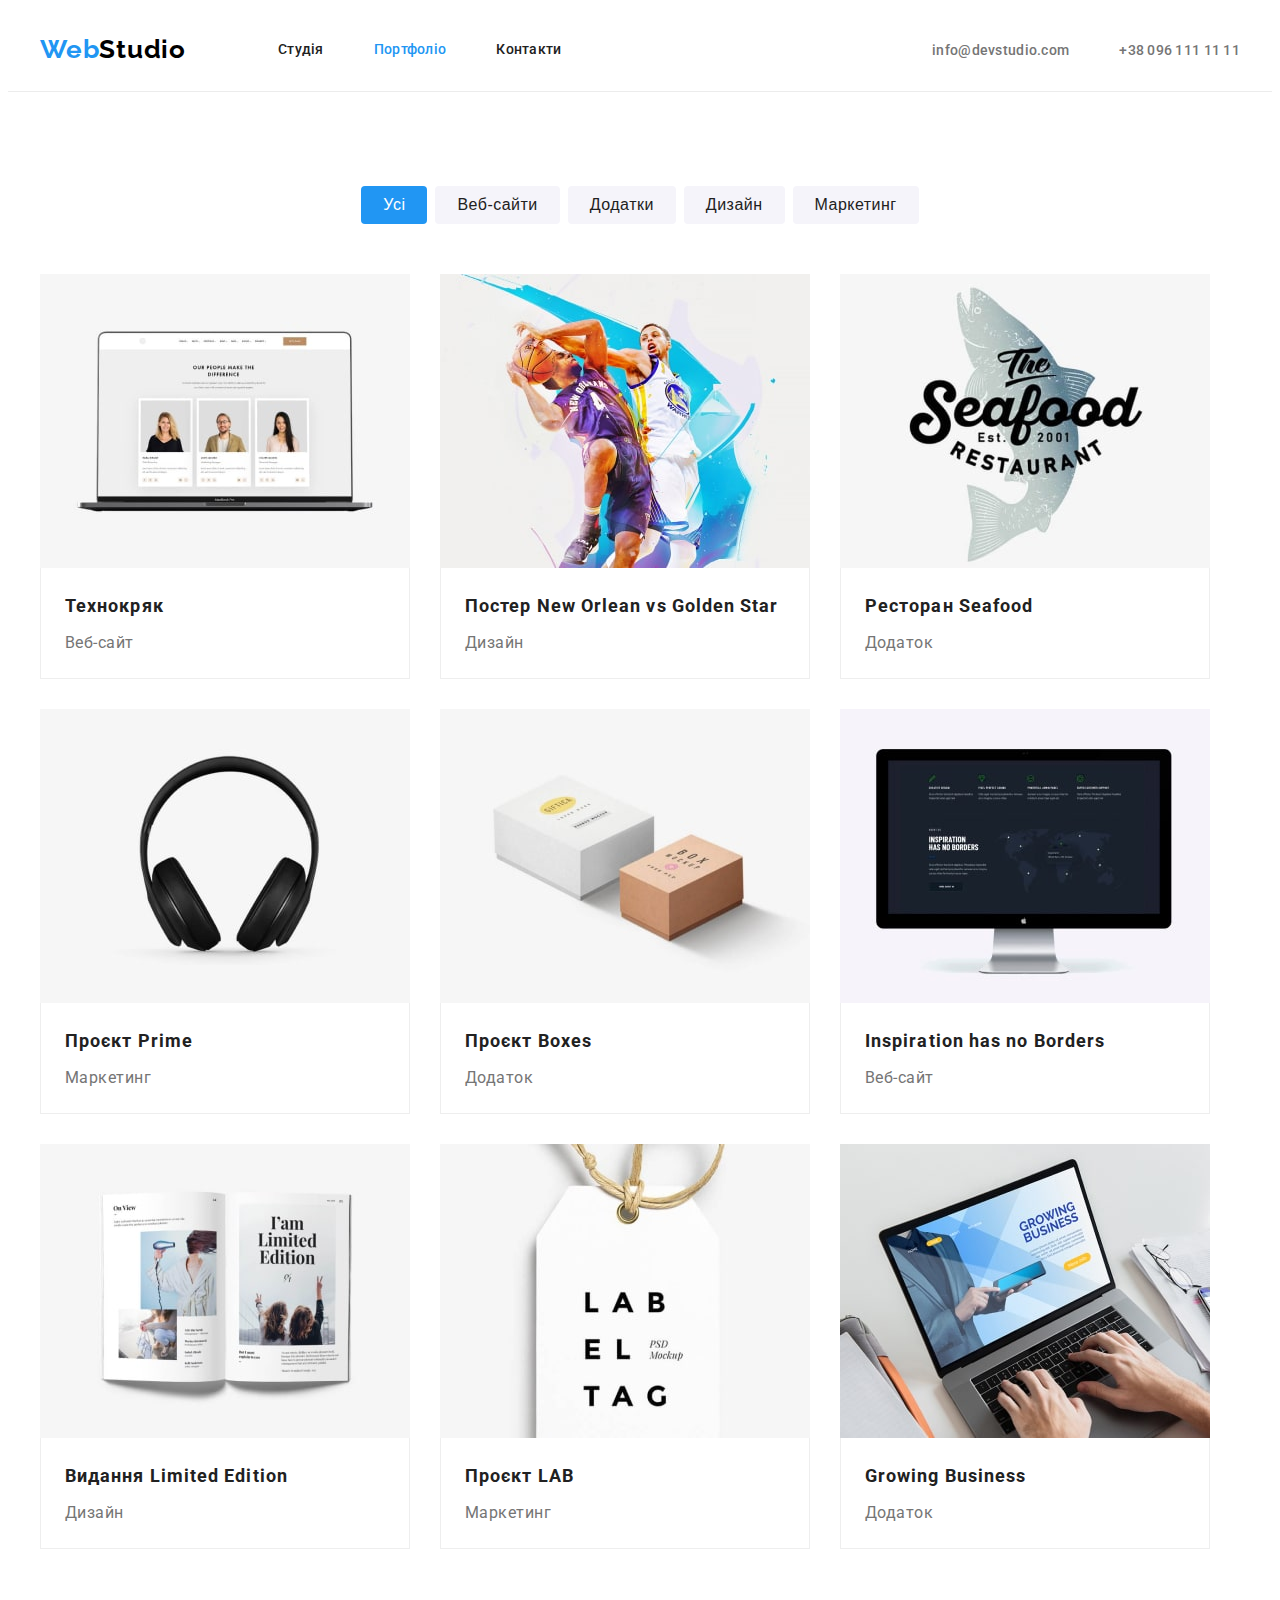
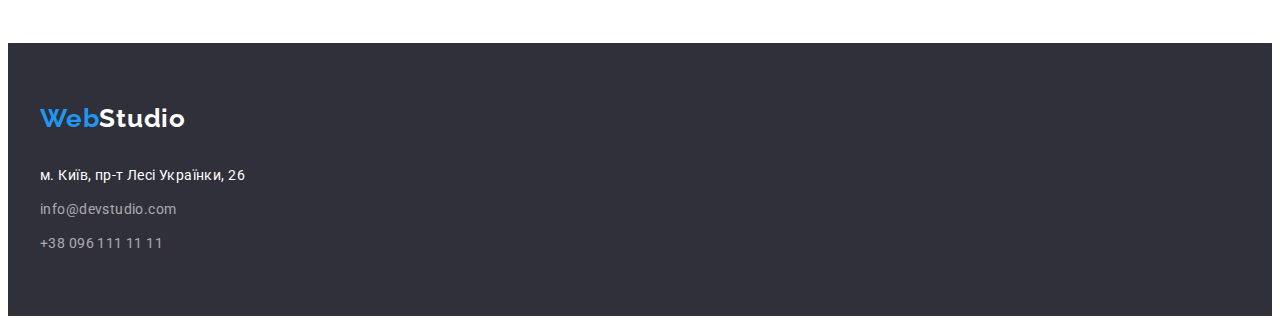
==== commit 9b7e0a3a: "fix after mentor comments" ====
--- a/portfolio.html
+++ b/portfolio.html
@@ -69,7 +69,7 @@
       <!-- OUR PROJECTS -->
       <section class="projects section">
         <div class="container">
-          <h1 hidden>Наші проекти</h1>
+          <h1 class="visually-hidden">Наші проекти</h1>
           <!-- BUTTONS FILTER -->
           <ul class="projects-btn-list list flex-container">
             <li class="projects-btn-list-item">
--- a/css/styles.css
+++ b/css/styles.css
@@ -58,8 +58,6 @@
 
 .flex-container {
   display: flex;
-  justify-content: center;
-  align-items: center;
 }
 
 .section {
@@ -89,9 +87,27 @@
   color: var(--accent-color);
 }
 
+.visually-hidden {
+  position: absolute;
+  width: 1px;
+  height: 1px;
+  margin: -1px;
+  border: 0;
+  padding: 0;
+
+  white-space: nowrap;
+  clip-path: inset(100%);
+  clip: rect(0 0 0 0);
+  overflow: hidden;
+}
+
 /* ================= /COMPONENTS ================= */
 
 /* ================= HEADER ================= */
+
+.header .flex-container {
+  align-items: center;
+}
 
 .header {
   border-bottom: 1px solid #ececec;
@@ -105,11 +121,18 @@
   color: var(--text-color-darck);
 }
 
+.menu-list-item {
+}
+
 .menu-list-item:not(:last-child) {
   margin-right: 50px;
 }
 
 .menu-list-link {
+  display: block;
+  padding-top: 32px;
+  padding-bottom: 32px;
+
   font-weight: 500;
   font-size: 14px;
   line-height: 1.33;
@@ -151,23 +174,22 @@
 
 /* ================= /HEADER ================= */
 
-.header {
-  padding-top: 30px;
-  padding-bottom: 30px;
-}
-
 /* ================= HERO ================= */
 
 .hero {
   background-color: #2f303a;
 }
 
-.hero > .container {
-  padding: 200px;
+.hero {
+  padding-top: 32px;
+  padding-bottom: 32px;
 }
 
 .main-title {
-  padding-bottom: 30px;
+  width: 690px;
+  margin-left: auto;
+  margin-right: auto;
+  margin-bottom: 30px;
 
   font-weight: 900;
   font-size: 44px;
@@ -226,10 +248,6 @@
   text-transform: uppercase;
 }
 
-.features-div {
-  margin-bottom: 94px;
-}
-
 .feature-description {
   font-size: 14px;
   line-height: 1.71;
@@ -238,11 +256,27 @@
   color: var(--secondary-text-color);
 }
 
+.features-list-item {
+  width: 270px;
+}
+
+.features-list-item:not(:last-child) {
+  margin-right: 30px;
+}
+
+/* ================= /FEATURES ================= */
+
+/* ================= ACTIVITY ================= */
+
+.activity.section {
+  padding-top: 0;
+}
+
 .activity-list-item:not(:last-child) {
   margin-right: 30px;
 }
 
-/* ================= /FEATURES ================= */
+/* ================= /ACTIVITY ================= */
 
 /* ================= OUR TEAM ================= */
 
@@ -257,12 +291,13 @@
   border-radius: 0px 0px 4px 4px;
 }
 
-.team-list-item:not(last) {
+.team-list-item:not(:last-child) {
   margin-right: 30px;
 }
 
-.team-img {
-  margin-bottom: 30px;
+.team-card {
+  padding-top: 30px;
+  padding-bottom: 30px;
 }
 
 .team-name {
@@ -274,7 +309,6 @@
 }
 
 .team-role {
-  margin-bottom: 30px;
   font-size: 16px;
   line-height: 1.19;
   letter-spacing: 0.03em;
@@ -340,6 +374,7 @@
 
 .projects-btn-list {
   margin-bottom: 50px;
+  justify-content: center;
 }
 
 .projects-btn-list-item:not(:last-child) {
@@ -367,7 +402,6 @@
 .active {
   color: var(--text-color-light);
   background: var(--accent-color);
-
 }
 
 .projects-btn-filter:hover,
@@ -392,12 +426,13 @@
   padding-bottom: 20px;
   padding-left: 24px;
   padding-right: 24px;
-  border-left: 1px solid #EEEEEE;
-  border-right: 1px solid #EEEEEE;
-  border-bottom: 1px solid #EEEEEE;
+  border-left: 1px solid #eeeeee;
+  border-right: 1px solid #eeeeee;
+  border-bottom: 1px solid #eeeeee;
 }
 
 .projects-title {
+  margin-bottom: 4px;
   font-weight: 700;
   font-size: 18px;
   line-height: 2;
